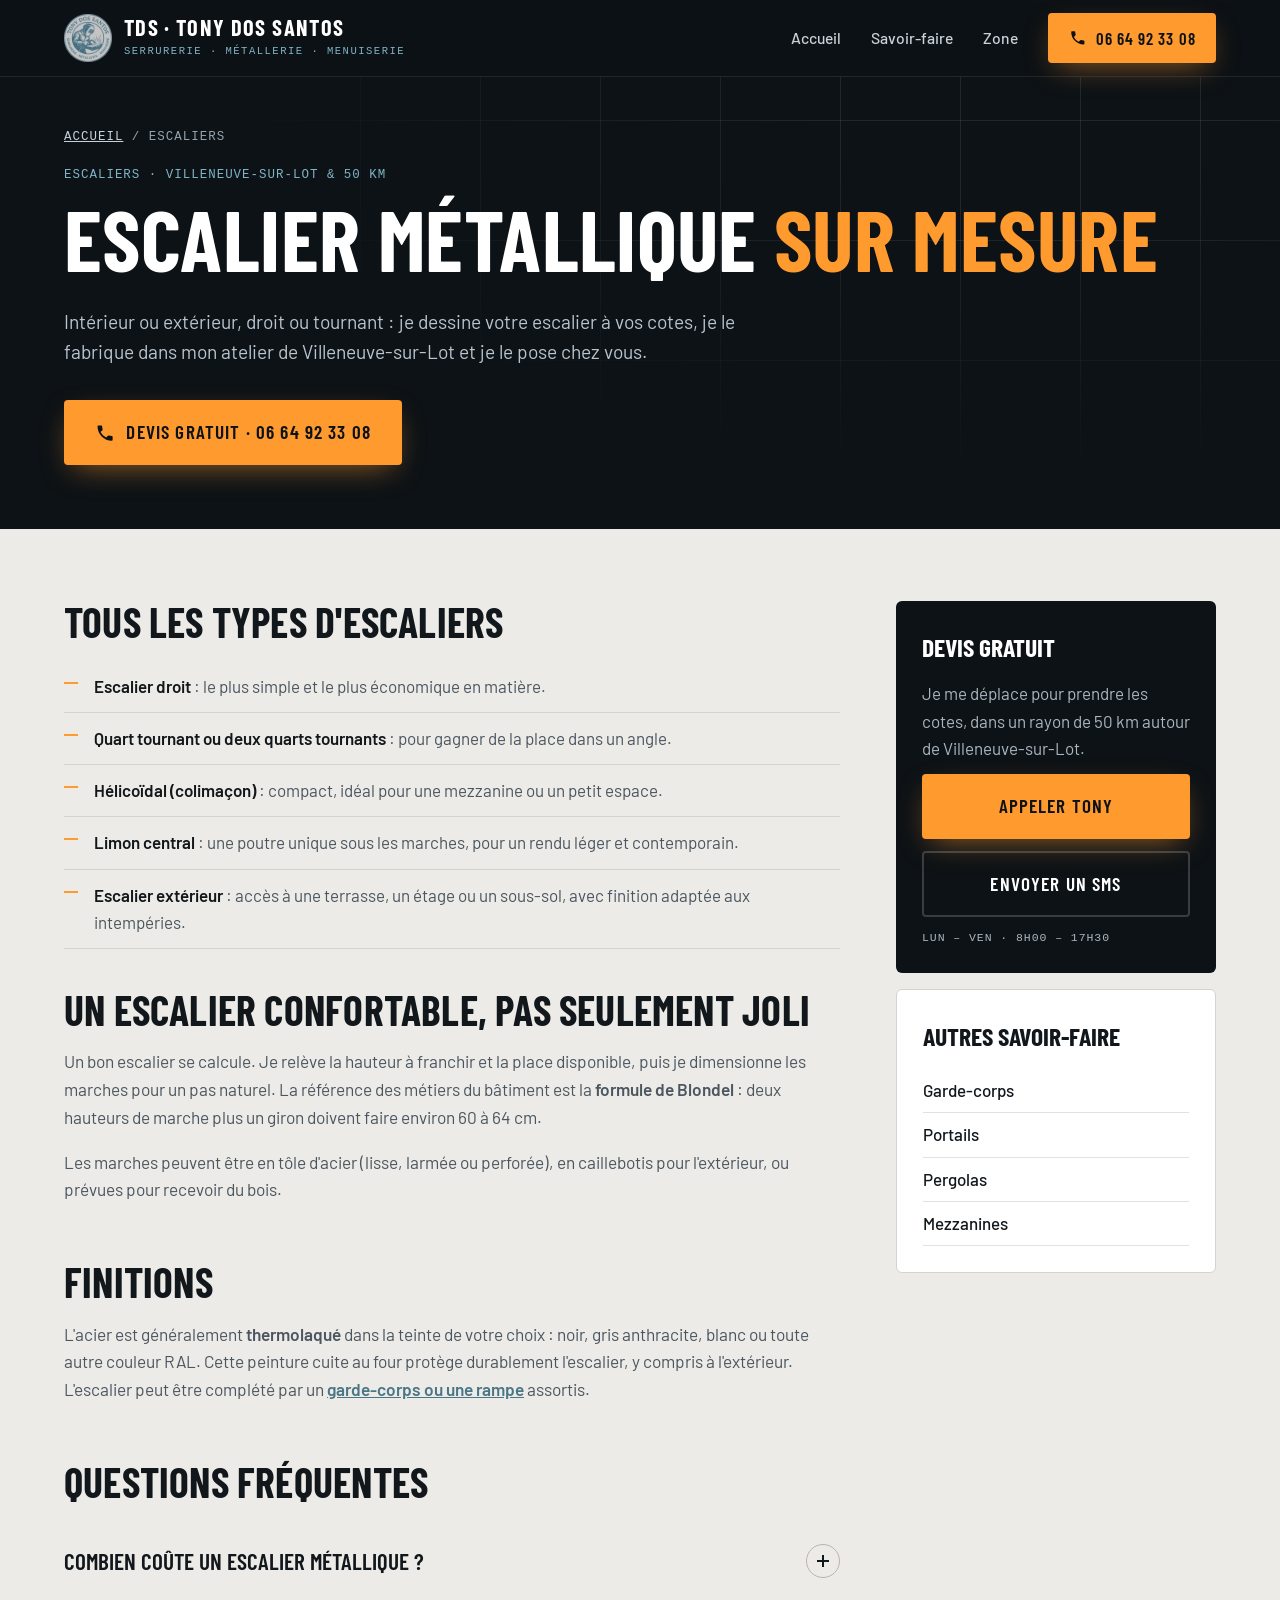
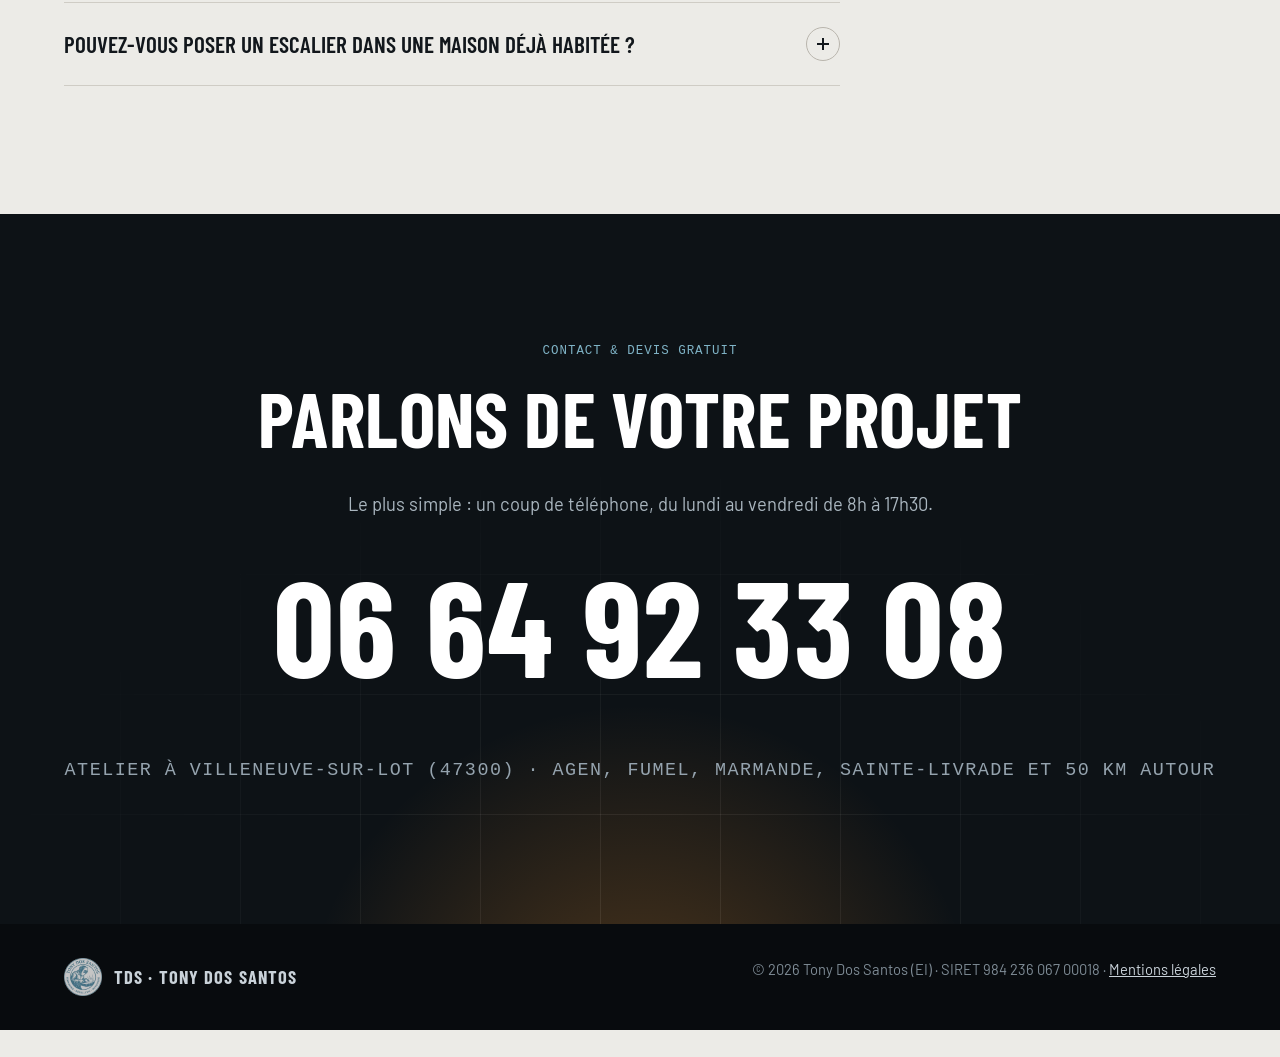
==== escalier-metallique.html @ bd367c0b "Add files via upload" ====
<!DOCTYPE html>
<html lang="fr" class="no-js">
<head>
  <meta charset="utf-8">
  <meta name="viewport" content="width=device-width, initial-scale=1">
  <title>Escalier métallique sur mesure à Villeneuve-sur-Lot | TDS</title>
  <meta name="description" content="Escalier métallique sur mesure à Villeneuve-sur-Lot et en Lot-et-Garonne : droit, quart tournant, hélicoïdal, limon central. Fabrication en atelier et pose. Devis gratuit au 06 64 92 33 08.">
  <link rel="canonical" href="https://tdsserrurie.github.io/escalier-metallique.html">
  <meta name="theme-color" content="#0d1216">
  <meta property="og:type" content="website">
  <meta property="og:locale" content="fr_FR">
  <meta property="og:title" content="Escalier métallique sur mesure à Villeneuve-sur-Lot | TDS">
  <meta property="og:description" content="Escalier métallique sur mesure à Villeneuve-sur-Lot et en Lot-et-Garonne : droit, quart tournant, hélicoïdal, limon central. Fabrication en atelier et pose. Devis gratuit au 06 64 92 33 08.">
  <meta property="og:url" content="https://tdsserrurie.github.io/escalier-metallique.html">
  <meta property="og:image" content="https://tdsserrurie.github.io/img/og-image.jpg">
  <link rel="icon" href="favicon.ico" sizes="any">
  <link rel="apple-touch-icon" href="apple-touch-icon.png">
  <link rel="preload" href="fonts/barlow-condensed-latin-700-normal.woff2" as="font" type="font/woff2" crossorigin>
  <link rel="stylesheet" href="style.css">
  <script>document.documentElement.classList.remove("no-js");</script>
  <script type="application/ld+json">{"@context": "https://schema.org", "@graph": [{"@type": "Service", "name": "Fabrication et pose d'escaliers métalliques sur mesure", "serviceType": "Escaliers", "url": "https://tdsserrurie.github.io/escalier-metallique.html", "provider": {"@id": "https://tdsserrurie.github.io/#entreprise", "@type": "HomeAndConstructionBusiness", "name": "TDS – Tony Dos Santos Serrurerie Métallerie Menuiserie", "telephone": "+33664923308", "url": "https://tdsserrurie.github.io/"}, "areaServed": ["Villeneuve-sur-Lot", "Agen", "Fumel", "Marmande", "Sainte-Livrade-sur-Lot", "Monflanquin", "Lot-et-Garonne"]}, {"@type": "BreadcrumbList", "itemListElement": [{"@type": "ListItem", "position": 1, "name": "Accueil", "item": "https://tdsserrurie.github.io/"}, {"@type": "ListItem", "position": 2, "name": "Escaliers", "item": "https://tdsserrurie.github.io/escalier-metallique.html"}]}]}</script>
</head>
<body class="svc-page">
  <a class="skip" href="#contenu">Aller au contenu</a>
  <header class="site-header is-solid" id="header">
    <div class="wrap">
      <a class="brand" href="./" aria-label="TDS – Tony Dos Santos, accueil">
        <img src="img/logo-240.webp" alt="" width="48" height="48">
        <span><b>TDS · Tony Dos Santos</b><small>Serrurerie · Métallerie · Menuiserie</small></span>
      </a>
      <nav class="nav" aria-label="Navigation principale">
        <a href="./">Accueil</a>
        <a href="./#services">Savoir-faire</a>
        <a href="./#zone">Zone</a>
        <a class="btn btn-spark" href="tel:+33664923308" aria-label="Appeler le 06 64 92 33 08"><svg viewBox="0 0 24 24" fill="currentColor" aria-hidden="true"><path d="M6.6 10.8a15.1 15.1 0 0 0 6.6 6.6l2.2-2.2a1 1 0 0 1 1-.25 11.4 11.4 0 0 0 3.6.57 1 1 0 0 1 1 1V20a1 1 0 0 1-1 1A17 17 0 0 1 3 4a1 1 0 0 1 1-1h3.5a1 1 0 0 1 1 1c0 1.25.2 2.45.57 3.57a1 1 0 0 1-.25 1z"/></svg><span class="label">06 64 92 33 08</span></a>
      </nav>
    </div>
  </header>

  <main id="contenu">
    <div class="svc-hero">
      <div class="wrap">
        <nav class="crumbs mono" aria-label="Fil d'Ariane"><a href="./">Accueil</a> / <span>Escaliers</span></nav>
        <span class="tag mono">Escaliers · Villeneuve-sur-Lot & 50 km</span>
        <h1>Escalier métallique <em>sur mesure</em></h1>
        <p class="lead">Intérieur ou extérieur, droit ou tournant : je dessine votre escalier à vos cotes, je le fabrique dans mon atelier de Villeneuve-sur-Lot et je le pose chez vous.</p>
        <div class="hero-cta">
          <a class="btn btn-spark" href="tel:+33664923308"><svg viewBox="0 0 24 24" fill="currentColor" aria-hidden="true"><path d="M6.6 10.8a15.1 15.1 0 0 0 6.6 6.6l2.2-2.2a1 1 0 0 1 1-.25 11.4 11.4 0 0 0 3.6.57 1 1 0 0 1 1 1V20a1 1 0 0 1-1 1A17 17 0 0 1 3 4a1 1 0 0 1 1-1h3.5a1 1 0 0 1 1 1c0 1.25.2 2.45.57 3.57a1 1 0 0 1-.25 1z"/></svg> Devis gratuit · 06 64 92 33 08</a>
        </div>
      </div>
    </div>

    <div class="wrap svc-body">
      <article>
        <section class="svc-sec reveal"><h2>Tous les types d'escaliers</h2><ul class='ticks'><li><b>Escalier droit</b> : le plus simple et le plus économique en matière.</li><li><b>Quart tournant ou deux quarts tournants</b> : pour gagner de la place dans un angle.</li><li><b>Hélicoïdal (colimaçon)</b> : compact, idéal pour une mezzanine ou un petit espace.</li><li><b>Limon central</b> : une poutre unique sous les marches, pour un rendu léger et contemporain.</li><li><b>Escalier extérieur</b> : accès à une terrasse, un étage ou un sous-sol, avec finition adaptée aux intempéries.</li></ul></section><section class="svc-sec reveal"><h2>Un escalier confortable, pas seulement joli</h2><p>Un bon escalier se calcule. Je relève la hauteur à franchir et la place disponible, puis je dimensionne les marches pour un pas naturel. La référence des métiers du bâtiment est la <b>formule de Blondel</b> : deux hauteurs de marche plus un giron doivent faire environ 60 à 64 cm.</p><p>Les marches peuvent être en tôle d'acier (lisse, larmée ou perforée), en caillebotis pour l'extérieur, ou prévues pour recevoir du bois.</p></section><section class="svc-sec reveal"><h2>Finitions</h2><p>L'acier est généralement <b>thermolaqué</b> dans la teinte de votre choix : noir, gris anthracite, blanc ou toute autre couleur RAL. Cette peinture cuite au four protège durablement l'escalier, y compris à l'extérieur. L'escalier peut être complété par un <a href='garde-corps.html'>garde-corps ou une rampe</a> assortis.</p></section>
        <section class="svc-sec faq reveal">
          <h2>Questions fréquentes</h2>
          <details><summary>Combien coûte un escalier métallique ?<i aria-hidden="true"></i></summary><p>Le prix dépend de la forme, de la hauteur, des marches et de la finition. Chaque escalier étant unique, je me déplace gratuitement pour prendre les cotes et je vous remets un devis détaillé.</p></details><details><summary>Pouvez-vous poser un escalier dans une maison déjà habitée ?<i aria-hidden="true"></i></summary><p>Oui. L'escalier est fabriqué en atelier, puis posé sur place. Le temps d'intervention chez vous est ainsi réduit au minimum.</p></details>
        </section>
      </article>
      <aside class="svc-aside">
        <div class="aside-card">
          <b>Devis gratuit</b>
          <p>Je me déplace pour prendre les cotes, dans un rayon de 50&nbsp;km autour de Villeneuve-sur-Lot.</p>
          <a class="btn btn-spark" href="tel:+33664923308">Appeler Tony</a>
          <a class="btn btn-line" href="sms:+33664923308">Envoyer un SMS</a>
          <p class="mono small">Lun – Ven · 8h00 – 17h30</p>
        </div>
        <div class="aside-card light">
          <b>Autres savoir-faire</b>
          <ul><li><a href="garde-corps.html">Garde-corps</a></li><li><a href="portail-cloture.html">Portails</a></li><li><a href="pergola-metallique.html">Pergolas</a></li><li><a href="mezzanine-structure-acier.html">Mezzanines</a></li></ul>
        </div>
      </aside>
    </div>

    <section class="contact" id="contact">
      <div class="wrap reveal">
        <span class="kicker mono">Contact &amp; devis gratuit</span>
        <h2>Parlons de votre projet</h2>
        <p>Le plus simple&nbsp;: un coup de téléphone, du lundi au vendredi de 8h à 17h30.</p>
        <a class="phone" href="tel:+33664923308">06 64 92 33 08</a>
        <p class="meta mono">Atelier à Villeneuve-sur-Lot (47300) · Agen, Fumel, Marmande, Sainte-Livrade et 50 km autour</p>
      </div>
    </section>
  </main>

  <footer class="site-footer">
    <div class="wrap">
      <a class="brand" href="./"><img src="img/logo-240.webp" alt="" width="38" height="38"><span><b>TDS · Tony Dos Santos</b></span></a>
      <p>© <span id="y">2026</span> Tony Dos Santos (EI) · SIRET 984 236 067 00018 · <a href="mentions-legales.html">Mentions légales</a></p>
    </div>
  </footer>

  <div class="callbar is-visible" id="callbar">
    <a class="btn btn-spark" href="tel:+33664923308"><svg viewBox="0 0 24 24" fill="currentColor" aria-hidden="true"><path d="M6.6 10.8a15.1 15.1 0 0 0 6.6 6.6l2.2-2.2a1 1 0 0 1 1-.25 11.4 11.4 0 0 0 3.6.57 1 1 0 0 1 1 1V20a1 1 0 0 1-1 1A17 17 0 0 1 3 4a1 1 0 0 1 1-1h3.5a1 1 0 0 1 1 1c0 1.25.2 2.45.57 3.57a1 1 0 0 1-.25 1z"/></svg> Appeler Tony</a>
    <a class="btn btn-line" href="sms:+33664923308">SMS</a>
  </div>

  <script>
    (function () {
      document.getElementById("y").textContent = new Date().getFullYear();
      var els = document.querySelectorAll(".reveal");
      if (!("IntersectionObserver" in window)) { els.forEach(function (e) { e.classList.add("in"); }); return; }
      var io = new IntersectionObserver(function (en) { en.forEach(function (e) { if (e.isIntersecting) { e.target.classList.add("in"); io.unobserve(e.target); } }); }, { rootMargin: "0px 0px -8% 0px" });
      els.forEach(function (e) { io.observe(e); });
    })();
  </script>
</body>
</html>
---- style.css ----
/* TDS – Tony Dos Santos · Serrurerie Métallerie Menuiserie */
@font-face { font-family: "Barlow"; font-weight: 400; font-display: swap; src: url("fonts/barlow-latin-400-normal.woff2") format("woff2"); }
@font-face { font-family: "Barlow"; font-weight: 500; font-display: swap; src: url("fonts/barlow-latin-500-normal.woff2") format("woff2"); }
@font-face { font-family: "Barlow"; font-weight: 600; font-display: swap; src: url("fonts/barlow-latin-600-normal.woff2") format("woff2"); }
@font-face { font-family: "Barlow Condensed"; font-weight: 600; font-display: swap; src: url("fonts/barlow-condensed-latin-600-normal.woff2") format("woff2"); }
@font-face { font-family: "Barlow Condensed"; font-weight: 700; font-display: swap; src: url("fonts/barlow-condensed-latin-700-normal.woff2") format("woff2"); }

:root {
  --graphite: #0d1216;
  --steel: #151c22;
  --steel-2: #1c252d;
  --line: rgba(255,255,255,.09);
  --line-strong: rgba(255,255,255,.18);
  --teal: #497585;
  --teal-2: #7fb3c6;
  --spark: #ff9a2e;
  --spark-2: #ffc36b;
  --concrete: #ecebe7;
  --concrete-2: #e1dfda;
  --ink: #12171c;
  --ink-2: #4b5660;
  --muted: #95a3ae;
  --wrap: 1200px;
  --radius: 4px;
  --display: "Barlow Condensed", "Arial Narrow", Impact, sans-serif;
  --body: "Barlow", system-ui, -apple-system, "Segoe UI", Roboto, Arial, sans-serif;
  --mono: ui-monospace, "SFMono-Regular", Menlo, Consolas, monospace;
  --ease: cubic-bezier(.2,.7,.2,1);
}

*, *::before, *::after { box-sizing: border-box; }
html { scroll-behavior: smooth; -webkit-text-size-adjust: 100%; scroll-padding-top: 80px; }
body { margin: 0; font-family: var(--body); font-size: 1.0625rem; line-height: 1.6; color: var(--ink); background: var(--concrete); -webkit-font-smoothing: antialiased; }
img, svg { max-width: 100%; display: block; }
a { color: inherit; }
h1, h2, h3 { font-family: var(--display); font-weight: 700; line-height: .98; letter-spacing: .005em; text-transform: uppercase; margin: 0 0 .45em; text-wrap: balance; }
h2 { font-size: clamp(2.4rem, 5.4vw, 4.4rem); }
h3 { font-size: 1.55rem; line-height: 1.05; }
p { margin: 0 0 1em; }
.wrap { max-width: var(--wrap); margin: 0 auto; padding: 0 24px; }
@media (max-width: 520px) { .wrap { padding: 0 18px; } }
.skip { position: absolute; left: -999px; }
.skip:focus { left: 12px; top: 12px; z-index: 99; background: #fff; padding: 8px 12px; }
.mono { font-family: var(--mono); font-size: .78rem; letter-spacing: .08em; text-transform: uppercase; }

/* ---------- Buttons ---------- */
.btn { display: inline-flex; align-items: center; justify-content: center; gap: .6em; white-space: nowrap; font-family: var(--display); font-weight: 600; font-size: 1.2rem; letter-spacing: .06em; text-transform: uppercase; text-decoration: none; padding: .8em 1.5em; border-radius: var(--radius); border: 2px solid transparent; transition: background-color .2s, color .2s, border-color .2s, transform .2s var(--ease), box-shadow .2s; }
.btn svg { width: 1.05em; height: 1.05em; flex: none; }
.btn-spark { background: var(--spark); color: var(--graphite); box-shadow: 0 10px 30px -10px rgba(255,154,46,.6); }
.btn-spark:hover { background: var(--spark-2); transform: translateY(-2px); box-shadow: 0 16px 36px -12px rgba(255,154,46,.75); }
.btn-line { border-color: var(--line-strong); color: #fff; }
.btn-line:hover { border-color: #fff; }
.btn-dark { background: var(--graphite); color: #fff; }
.btn-dark:hover { background: var(--teal); transform: translateY(-2px); }
:focus-visible { outline: 3px solid var(--spark); outline-offset: 3px; }

/* ---------- Header ---------- */
.site-header { position: fixed; inset: 0 0 auto 0; z-index: 40; transition: background-color .3s, border-color .3s, backdrop-filter .3s; border-bottom: 1px solid transparent; }
.site-header.is-solid { background: rgba(13,18,22,.88); backdrop-filter: blur(10px); -webkit-backdrop-filter: blur(10px); border-bottom-color: var(--line); }
.site-header .wrap { display: flex; align-items: center; justify-content: space-between; gap: 16px; height: 76px; }
.brand { display: flex; align-items: center; gap: 12px; color: #fff; text-decoration: none; }
.brand img { width: 48px; height: 48px; }
.brand b { font-family: var(--display); font-weight: 700; font-size: 1.4rem; letter-spacing: .06em; text-transform: uppercase; display: block; line-height: 1; }
.brand small { display: block; font-family: var(--mono); font-size: .66rem; letter-spacing: .14em; text-transform: uppercase; color: var(--teal-2); margin-top: 4px; }
.nav { display: flex; align-items: center; gap: 30px; }
.nav a:not(.btn) { color: #c9d2d9; text-decoration: none; font-weight: 500; font-size: .98rem; position: relative; }
.nav a:not(.btn)::after { content: ""; position: absolute; left: 0; right: 0; bottom: -6px; height: 2px; background: var(--spark); transform: scaleX(0); transform-origin: left; transition: transform .25s var(--ease); }
.nav a:not(.btn):hover { color: #fff; }
.nav a:not(.btn):hover::after { transform: scaleX(1); }
.nav .btn { font-size: 1.05rem; padding: .55em 1.1em; }
@media (max-width: 900px) { .nav a:not(.btn) { display: none; } }
@media (max-width: 600px) { .brand b { font-size: 1.15rem; } }
@media (max-width: 440px) { .brand small { display: none; } .nav .btn .label { display: none; } .nav .btn { padding: .6em .8em; } }

/* ---------- Hero ---------- */
.hero { position: relative; color: #fff; background: var(--graphite); overflow: hidden; padding: 140px 0 0; isolation: isolate; }
.hero::before { /* grille de plan */
  content: ""; position: absolute; inset: 0; z-index: -2;
  background-image:
    linear-gradient(var(--line) 1px, transparent 1px),
    linear-gradient(90deg, var(--line) 1px, transparent 1px),
    linear-gradient(rgba(255,255,255,.035) 1px, transparent 1px),
    linear-gradient(90deg, rgba(255,255,255,.035) 1px, transparent 1px);
  background-size: 120px 120px, 120px 120px, 24px 24px, 24px 24px;
  mask-image: radial-gradient(ellipse 90% 80% at 65% 40%, #000 30%, transparent 85%);
  -webkit-mask-image: radial-gradient(ellipse 90% 80% at 65% 40%, #000 30%, transparent 85%);
}
.hero::after { content: ""; position: absolute; z-index: -1; width: 900px; height: 900px; right: -220px; top: -260px; background: radial-gradient(circle, rgba(73,117,133,.35), transparent 62%); }
.hero-grid { display: grid; grid-template-columns: 1.1fr .9fr; gap: 48px; align-items: center; }
.hero .tag { display: inline-flex; align-items: center; gap: 10px; color: var(--teal-2); margin-bottom: 22px; }
.hero .tag::before { content: ""; width: 28px; height: 2px; background: var(--spark); }
.hero h1 { font-size: clamp(3rem, 7.2vw, 6rem); margin-bottom: .35em; }
.hero h1 span { display: block; color: transparent; -webkit-text-stroke: 1.5px rgba(255,255,255,.85); }
.hero h1 em { display: block; font-size: .64em; margin-top: .12em; letter-spacing: .01em; font-style: normal; color: var(--spark); -webkit-text-stroke: 0; }
.hero .lead { font-size: 1.2rem; color: #b9c5ce; max-width: 34em; }
.hero .lead strong { color: #fff; font-weight: 600; }
.hero-cta { display: flex; flex-wrap: wrap; gap: 14px; margin: 32px 0 0; }
.drawing { position: relative; }
.drawing svg { width: 100%; height: auto; overflow: visible; }
.drawing .ink { fill: none; stroke: var(--teal-2); stroke-width: 2; stroke-linecap: round; stroke-linejoin: round; }
.drawing .ink-thin { fill: none; stroke: rgba(127,179,198,.55); stroke-width: 1.2; }
.drawing .dim { fill: none; stroke: rgba(255,255,255,.35); stroke-width: 1; }
.drawing .dim-txt { fill: #d7dee3; font-family: var(--mono); font-size: 12px; letter-spacing: .08em; }
.drawing .note { fill: var(--spark-2); font-family: var(--mono); font-size: 11px; letter-spacing: .1em; text-transform: uppercase; }
.drawing .leader { fill: none; stroke: var(--spark); stroke-width: 1; }
.drawing .dot { fill: var(--spark); }
.drawing .cartouche { fill: rgba(13,18,22,.8); stroke: rgba(255,255,255,.25); }
.spark-glow { transform-origin: center; transform-box: fill-box; animation: flicker 2.6s infinite; }
@keyframes flicker { 0%,100% { opacity: .95; } 45% { opacity: .55; } 50% { opacity: 1; } 70% { opacity: .7; } }
.draw path, .draw line, .draw polyline { stroke-dasharray: 1400; stroke-dashoffset: 1400; animation: draw 2.4s var(--ease) forwards; }
.draw .d2 { animation-delay: .5s; } .draw .d3 { animation-delay: 1s; } .draw .d4 { animation-delay: 1.5s; }
@keyframes draw { to { stroke-dashoffset: 0; } }
.fade-late { opacity: 0; animation: fadein .8s 1.9s forwards; }
@keyframes fadein { to { opacity: 1; } }

.facts { margin-top: 72px; border-top: 1px solid var(--line); display: grid; grid-template-columns: repeat(4, 1fr); }
.facts div { padding: 26px 24px 30px; border-right: 1px solid var(--line); }
.facts div:last-child { border-right: 0; }
.facts b { display: block; font-family: var(--display); font-size: 2.1rem; font-weight: 700; text-transform: uppercase; line-height: 1; }
.facts b i { font-style: normal; color: var(--spark); }
.facts span { color: var(--muted); font-size: .95rem; }
@media (max-width: 900px) {
  .hero { padding-top: 112px; }
  .hero-grid { grid-template-columns: 1fr; gap: 20px; }
  .drawing { max-width: 520px; }
  .facts { grid-template-columns: 1fr 1fr; margin-top: 44px; }
  .facts div:nth-child(2) { border-right: 0; }
  .facts div:nth-child(-n+2) { border-bottom: 1px solid var(--line); }
}
@media (max-width: 520px) { .facts div { padding: 20px 14px 22px; } .facts b { font-size: 1.7rem; } }

/* ---------- Bandeau défilant ---------- */
.ticker { background: var(--spark); color: var(--graphite); overflow: hidden; white-space: nowrap; border-block: 1px solid rgba(0,0,0,.15); }
.ticker-track { display: inline-flex; gap: 0; animation: ticker 38s linear infinite; }
.ticker span { font-family: var(--display); font-weight: 700; font-size: 1.6rem; text-transform: uppercase; letter-spacing: .04em; padding: 14px 0; }
.ticker span::after { content: "✦"; font-size: 1rem; margin: 0 26px; vertical-align: .2em; }
@keyframes ticker { to { transform: translateX(-50%); } }

/* ---------- Sections ---------- */
section { padding: 120px 0; position: relative; }
@media (max-width: 700px) { section { padding: 80px 0; } }
.head { display: grid; grid-template-columns: 1fr 1fr; gap: 40px; align-items: end; margin-bottom: 56px; }
.head p { color: var(--ink-2); font-size: 1.12rem; max-width: 32em; margin: 0; }
.kicker { display: inline-flex; align-items: center; gap: 10px; color: var(--teal); margin-bottom: 18px; }
.kicker b { color: var(--spark); font-weight: 400; }
@media (max-width: 900px) { .head { grid-template-columns: 1fr; gap: 12px; margin-bottom: 40px; } }

/* Services */
.services-grid { display: grid; grid-template-columns: repeat(3, 1fr); border-top: 1px solid #cfccc5; border-left: 1px solid #cfccc5; }
.svc { position: relative; padding: 36px 32px 40px; border-right: 1px solid #cfccc5; border-bottom: 1px solid #cfccc5; background: var(--concrete); transition: background-color .3s, color .3s; overflow: hidden; }
.svc .num { position: absolute; top: 28px; right: 28px; color: #a7a39a; }
.svc svg { width: 84px; height: 84px; color: var(--teal); margin-bottom: 26px; transition: color .3s, transform .5s var(--ease); }
.svc svg * { vector-effect: non-scaling-stroke; }
.svc p { color: var(--ink-2); margin: 0; transition: color .3s; }
.svc::after { content: ""; position: absolute; left: 0; bottom: 0; height: 3px; width: 100%; background: var(--spark); transform: scaleX(0); transform-origin: left; transition: transform .4s var(--ease); }
.svc:hover { background: var(--graphite); color: #fff; }
.svc:hover p { color: #aeb9c1; }
.svc:hover svg { color: var(--teal-2); transform: translateY(-4px); }
.svc:hover::after { transform: scaleX(1); }
@media (max-width: 1000px) { .services-grid { grid-template-columns: 1fr 1fr; } }
@media (max-width: 640px) { .services-grid { grid-template-columns: 1fr; } .svc { padding: 30px 22px 32px; } .svc svg { width: 64px; height: 64px; margin-bottom: 18px; } }

/* Méthode */
.dark { background: var(--steel); color: #fff; }
.dark .kicker { color: var(--teal-2); }
.dark .head p { color: #a9b5be; }
.steps { list-style: none; margin: 0; padding: 0; display: grid; grid-template-columns: repeat(4, 1fr); gap: 0; counter-reset: s; position: relative; }
.steps::before { content: ""; position: absolute; left: 0; right: 0; top: 34px; height: 1px; background: repeating-linear-gradient(90deg, rgba(255,255,255,.35) 0 8px, transparent 8px 16px); }
.steps li { counter-increment: s; position: relative; padding: 0 28px 0 0; }
.steps li::before { content: counter(s, decimal-leading-zero); position: relative; display: grid; place-items: center; width: 68px; height: 68px; margin-bottom: 28px; background: var(--steel); border: 1px solid var(--line-strong); border-radius: 50%; font-family: var(--display); font-weight: 700; font-size: 1.7rem; color: var(--spark); }
.steps li:hover::before { background: var(--spark); color: var(--graphite); border-color: var(--spark); }
.steps h3 { font-size: 1.6rem; }
.steps p { color: #a9b5be; margin: 0; }
@media (max-width: 900px) {
  .steps { grid-template-columns: 1fr; gap: 34px; }
  .steps::before { left: 34px; right: auto; top: 0; bottom: 0; width: 1px; height: auto; background: repeating-linear-gradient(180deg, rgba(255,255,255,.35) 0 8px, transparent 8px 16px); }
  .steps li { display: grid; grid-template-columns: 68px 1fr; column-gap: 22px; padding: 0; }
  .steps li::before { grid-row: span 2; margin: 0; }
  .steps h3 { align-self: end; margin-top: 6px; }
}

/* Bandeau illustration */
.photo-band { position: relative; min-height: clamp(360px, 52vw, 620px); display: flex; align-items: flex-end; overflow: hidden; background: var(--graphite); isolation: isolate; }
.photo-band picture, .photo-band img { position: absolute; inset: 0; width: 100%; height: 100%; }
.photo-band img { object-fit: cover; object-position: 60% 50%; z-index: -2; }
.photo-band::after { content: ""; position: absolute; inset: 0; z-index: -1; background: linear-gradient(90deg, rgba(13,18,22,.92) 0%, rgba(13,18,22,.55) 45%, rgba(13,18,22,.05) 75%), linear-gradient(0deg, rgba(13,18,22,.7), transparent 45%); }
.photo-band-text { padding-bottom: 64px; padding-top: 64px; width: 100%; }
.big-quote { font-family: var(--display); font-weight: 700; text-transform: uppercase; color: #fff; font-size: clamp(2rem, 4.6vw, 3.6rem); line-height: 1; max-width: 13em; margin: 0; }
.big-quote em { font-style: normal; color: var(--spark); }
.photo-credit { position: absolute; right: 16px; bottom: 12px; color: rgba(255,255,255,.55); font-size: .66rem; }
@media (max-width: 700px) { .photo-band img { object-position: 72% 50%; } .photo-band::after { background: linear-gradient(0deg, rgba(13,18,22,.95) 10%, rgba(13,18,22,.35) 70%); } .photo-band-text { padding-bottom: 44px; } }

/* Atouts */
.about { display: grid; grid-template-columns: 1.1fr .9fr; gap: 72px; align-items: start; }
.about .big { font-family: var(--display); font-weight: 600; font-size: clamp(1.9rem, 3.4vw, 2.8rem); line-height: 1.08; text-transform: uppercase; margin: 0 0 28px; }
.about .big mark { background: none; color: var(--teal); }
.about p { color: var(--ink-2); font-size: 1.1rem; }
.pros { list-style: none; margin: 0; padding: 0; border-top: 1px solid #cfccc5; }
.pros li { display: grid; grid-template-columns: 44px 1fr; gap: 16px; padding: 22px 0; border-bottom: 1px solid #cfccc5; }
.pros svg { width: 32px; height: 32px; color: var(--spark); margin-top: 2px; }
.pros b { display: block; font-family: var(--display); font-size: 1.45rem; text-transform: uppercase; line-height: 1.05; margin-bottom: 4px; }
.pros span { color: var(--ink-2); }
@media (max-width: 900px) { .about { grid-template-columns: 1fr; gap: 40px; } }

/* Zone */
.zone { background: var(--concrete-2); overflow: hidden; }
.zone-grid { display: grid; grid-template-columns: .9fr 1.1fr; gap: 64px; align-items: center; }
.zone p { color: var(--ink-2); font-size: 1.1rem; }
.towns { list-style: none; padding: 0; margin: 28px 0 0; display: flex; flex-wrap: wrap; gap: 8px; }
.towns li { padding: 6px 14px; border: 1px solid #c3c0b8; border-radius: 999px; font-size: .95rem; background: rgba(255,255,255,.5); }
.map { background: var(--graphite); border-radius: 6px; padding: 18px; position: relative; box-shadow: 0 40px 80px -40px rgba(0,0,0,.5); }
.map svg { width: 100%; height: auto; }
.map .ring { fill: none; stroke: rgba(127,179,198,.5); stroke-dasharray: 4 6; }
.map .ring-fill { fill: rgba(73,117,133,.12); }
.map .axis { stroke: rgba(255,255,255,.08); }
.map .pt { fill: #d7dee3; }
.map .lbl { fill: #c9d2d9; font-family: var(--body); font-size: 12px; font-weight: 500; }
.map .rlbl { fill: var(--teal-2); font-family: var(--mono); font-size: 10px; letter-spacing: .1em; }
.map .home { fill: var(--spark); }
.map .home-lbl { fill: #fff; font-family: var(--display); font-weight: 700; font-size: 17px; letter-spacing: .04em; text-transform: uppercase; }
.map .pulse { fill: none; stroke: var(--spark); stroke-width: 2; transform-origin: 220px 220px; animation: pulse 2.8s infinite; }
@keyframes pulse { from { transform: scale(.4); opacity: 1; } to { transform: scale(2.4); opacity: 0; } }
.map-caption { position: absolute; left: 30px; bottom: 26px; color: var(--muted); }
@media (max-width: 900px) { .zone-grid { grid-template-columns: 1fr; gap: 40px; } .map-caption { position: static; margin-top: 8px; } }

/* FAQ */
.faq-grid { display: grid; grid-template-columns: .8fr 1.2fr; gap: 64px; }
.faq details { border-bottom: 1px solid #cfccc5; }
.faq details:first-child { border-top: 1px solid #cfccc5; }
.faq summary { cursor: pointer; list-style: none; display: flex; justify-content: space-between; align-items: center; gap: 20px; padding: 24px 0; font-family: var(--display); font-weight: 600; font-size: 1.45rem; text-transform: uppercase; line-height: 1.1; }
.faq summary::-webkit-details-marker { display: none; }
.faq summary i { flex: none; width: 34px; height: 34px; border: 1px solid #b9b5ad; border-radius: 50%; position: relative; transition: transform .3s var(--ease), background-color .2s; }
.faq summary i::before, .faq summary i::after { content: ""; position: absolute; left: 50%; top: 50%; width: 12px; height: 2px; background: var(--ink); transform: translate(-50%,-50%); }
.faq summary i::after { transform: translate(-50%,-50%) rotate(90deg); transition: transform .3s var(--ease); }
.faq details[open] summary i { background: var(--spark); border-color: var(--spark); }
.faq details[open] summary i::after { transform: translate(-50%,-50%) rotate(0); }
.faq details p { color: var(--ink-2); padding: 0 50px 24px 0; margin: 0; font-size: 1.08rem; }
@media (max-width: 900px) { .faq-grid { grid-template-columns: 1fr; gap: 16px; } .faq summary { font-size: 1.25rem; } .faq details p { padding-right: 0; } }

/* Contact */
.contact { background: var(--graphite); color: #fff; overflow: hidden; isolation: isolate; }
.contact::before { content: ""; position: absolute; inset: 0; z-index: -1; background-image: linear-gradient(var(--line) 1px, transparent 1px), linear-gradient(90deg, var(--line) 1px, transparent 1px); background-size: 120px 120px; mask-image: radial-gradient(ellipse 70% 90% at 50% 100%, #000, transparent 75%); -webkit-mask-image: radial-gradient(ellipse 70% 90% at 50% 100%, #000, transparent 75%); }
.contact::after { content: ""; position: absolute; z-index: -1; width: 800px; height: 800px; left: 50%; bottom: -520px; transform: translateX(-50%); background: radial-gradient(circle, rgba(255,154,46,.28), transparent 60%); }
.contact .wrap { text-align: center; }
.contact .kicker { color: var(--teal-2); }
.contact h2 { font-size: clamp(2.6rem, 6vw, 5rem); }
.contact p { color: #aab6bf; font-size: 1.15rem; }
.phone { display: inline-block; font-family: var(--display); font-weight: 700; font-size: clamp(3rem, 11vw, 8.5rem); line-height: 1; letter-spacing: .01em; color: #fff; text-decoration: none; margin: 18px 0 30px; transition: color .2s; }
.phone:hover { color: var(--spark); }
.contact-actions { display: flex; flex-wrap: wrap; gap: 12px; justify-content: center; }
.contact .meta { margin-top: 34px; color: var(--muted); }
.contact .review { margin-top: 10px; font-size: 1rem; }
.contact .review a { color: var(--spark); }

/* Footer */
.site-footer { background: #080b0e; color: #7e8b95; font-size: .92rem; padding: 34px 0 110px; }
.site-footer .wrap { display: flex; flex-wrap: wrap; align-items: center; justify-content: space-between; gap: 16px; }
.site-footer .brand img { width: 38px; height: 38px; }
.site-footer .brand b { font-size: 1.15rem; }
.site-footer a { color: #c9d2d9; }
@media (min-width: 901px) { .site-footer { padding-bottom: 34px; } }

/* Barre d'appel mobile */
.callbar { position: fixed; left: 0; right: 0; bottom: 0; z-index: 50; display: grid; grid-template-columns: 1fr auto; gap: 8px; padding: 10px 12px calc(10px + env(safe-area-inset-bottom)); background: rgba(13,18,22,.94); backdrop-filter: blur(8px); -webkit-backdrop-filter: blur(8px); border-top: 1px solid var(--line); transform: translateY(110%); transition: transform .35s var(--ease); }
.callbar.is-visible { transform: none; }
@media (min-width: 901px) { .callbar { display: none; } }

/* Apparition au défilement */
.reveal { opacity: 0; transform: translateY(28px); transition: opacity .8s var(--ease), transform .8s var(--ease); }
.reveal.in { opacity: 1; transform: none; }
.no-js .reveal { opacity: 1; transform: none; }

/* Pages services */
.svc-hero { background: var(--graphite); color: #fff; padding: 128px 0 64px; position: relative; overflow: hidden; isolation: isolate; }
.svc-hero::before { content: ""; position: absolute; inset: 0; z-index: -1; background-image: linear-gradient(var(--line) 1px, transparent 1px), linear-gradient(90deg, var(--line) 1px, transparent 1px); background-size: 120px 120px; mask-image: radial-gradient(ellipse 80% 90% at 80% 20%, #000 20%, transparent 80%); -webkit-mask-image: radial-gradient(ellipse 80% 90% at 80% 20%, #000 20%, transparent 80%); }
.svc-hero h1 { font-size: clamp(2.8rem, 7vw, 5.4rem); margin: 10px 0 .3em; }
.svc-hero h1 em { font-style: normal; color: var(--spark); }
.svc-hero .lead { font-size: 1.2rem; color: #b9c5ce; max-width: 38em; }
.svc-hero .tag { color: var(--teal-2); display: block; margin-top: 18px; }
.crumbs { color: var(--muted); }
.crumbs a { color: #c9d2d9; }
.svc-body { display: grid; grid-template-columns: 1fr 320px; gap: 56px; padding-top: 72px; padding-bottom: 88px; align-items: start; }
.svc-sec { padding: 0 0 40px; }
.svc-sec h2 { font-size: clamp(1.9rem, 3.4vw, 2.6rem); }
.svc-sec p { color: var(--ink-2); font-size: 1.08rem; }
.svc-sec a { color: var(--teal); font-weight: 600; }
.ticks { list-style: none; padding: 0; margin: 0; }
.ticks li { position: relative; padding: 12px 0 12px 30px; border-bottom: 1px solid #d6d3cc; color: var(--ink-2); }
.ticks li::before { content: ""; position: absolute; left: 0; top: 21px; width: 14px; height: 2px; background: var(--spark); }
.ticks b { color: var(--ink); }
.svc-aside { position: sticky; top: 96px; display: grid; gap: 16px; }
.aside-card { background: var(--graphite); color: #fff; padding: 26px; border-radius: 6px; display: grid; gap: 12px; }
.aside-card b { font-family: var(--display); font-size: 1.6rem; text-transform: uppercase; }
.aside-card p { color: #aab6bf; margin: 0; }
.aside-card .small { font-size: .72rem; }
.aside-card .btn { width: 100%; }
.aside-card.light { background: #fff; color: var(--ink); border: 1px solid #d6d3cc; }
.aside-card ul { list-style: none; margin: 0; padding: 0; }
.aside-card li a { display: block; padding: 8px 0; border-bottom: 1px solid #e3e1dc; color: var(--ink); text-decoration: none; font-weight: 500; }
.aside-card li a:hover { color: var(--teal); }
.svc-page .faq details { border-bottom: 1px solid #cfccc5; }
@media (max-width: 900px) { .svc-body { grid-template-columns: 1fr; gap: 24px; padding-top: 48px; } .svc-aside { position: static; } .svc-hero { padding-top: 108px; } }
.svc .more { display: inline-block; margin-top: 14px; font-weight: 600; color: var(--teal); text-decoration: none; }
.svc .more::after { content: " →"; }
.svc:hover .more { color: var(--spark); }

/* Page légale */
.legal { padding: 140px 0 90px; }
.legal .wrap { max-width: 780px; }
.legal h1 { font-size: clamp(2.6rem, 6vw, 4rem); }
.legal h2 { font-size: 1.6rem; margin-top: 1.6em; }
.legal-page .site-header { background: var(--graphite); }

@media (prefers-reduced-motion: reduce) {
  html { scroll-behavior: auto; }
  *, *::before, *::after { animation: none !important; transition: none !important; }
  .draw path, .draw line, .draw polyline { stroke-dashoffset: 0; }
  .fade-late { opacity: 1; }
  .reveal { opacity: 1; transform: none; }
  .ticker-track { transform: none; }
}
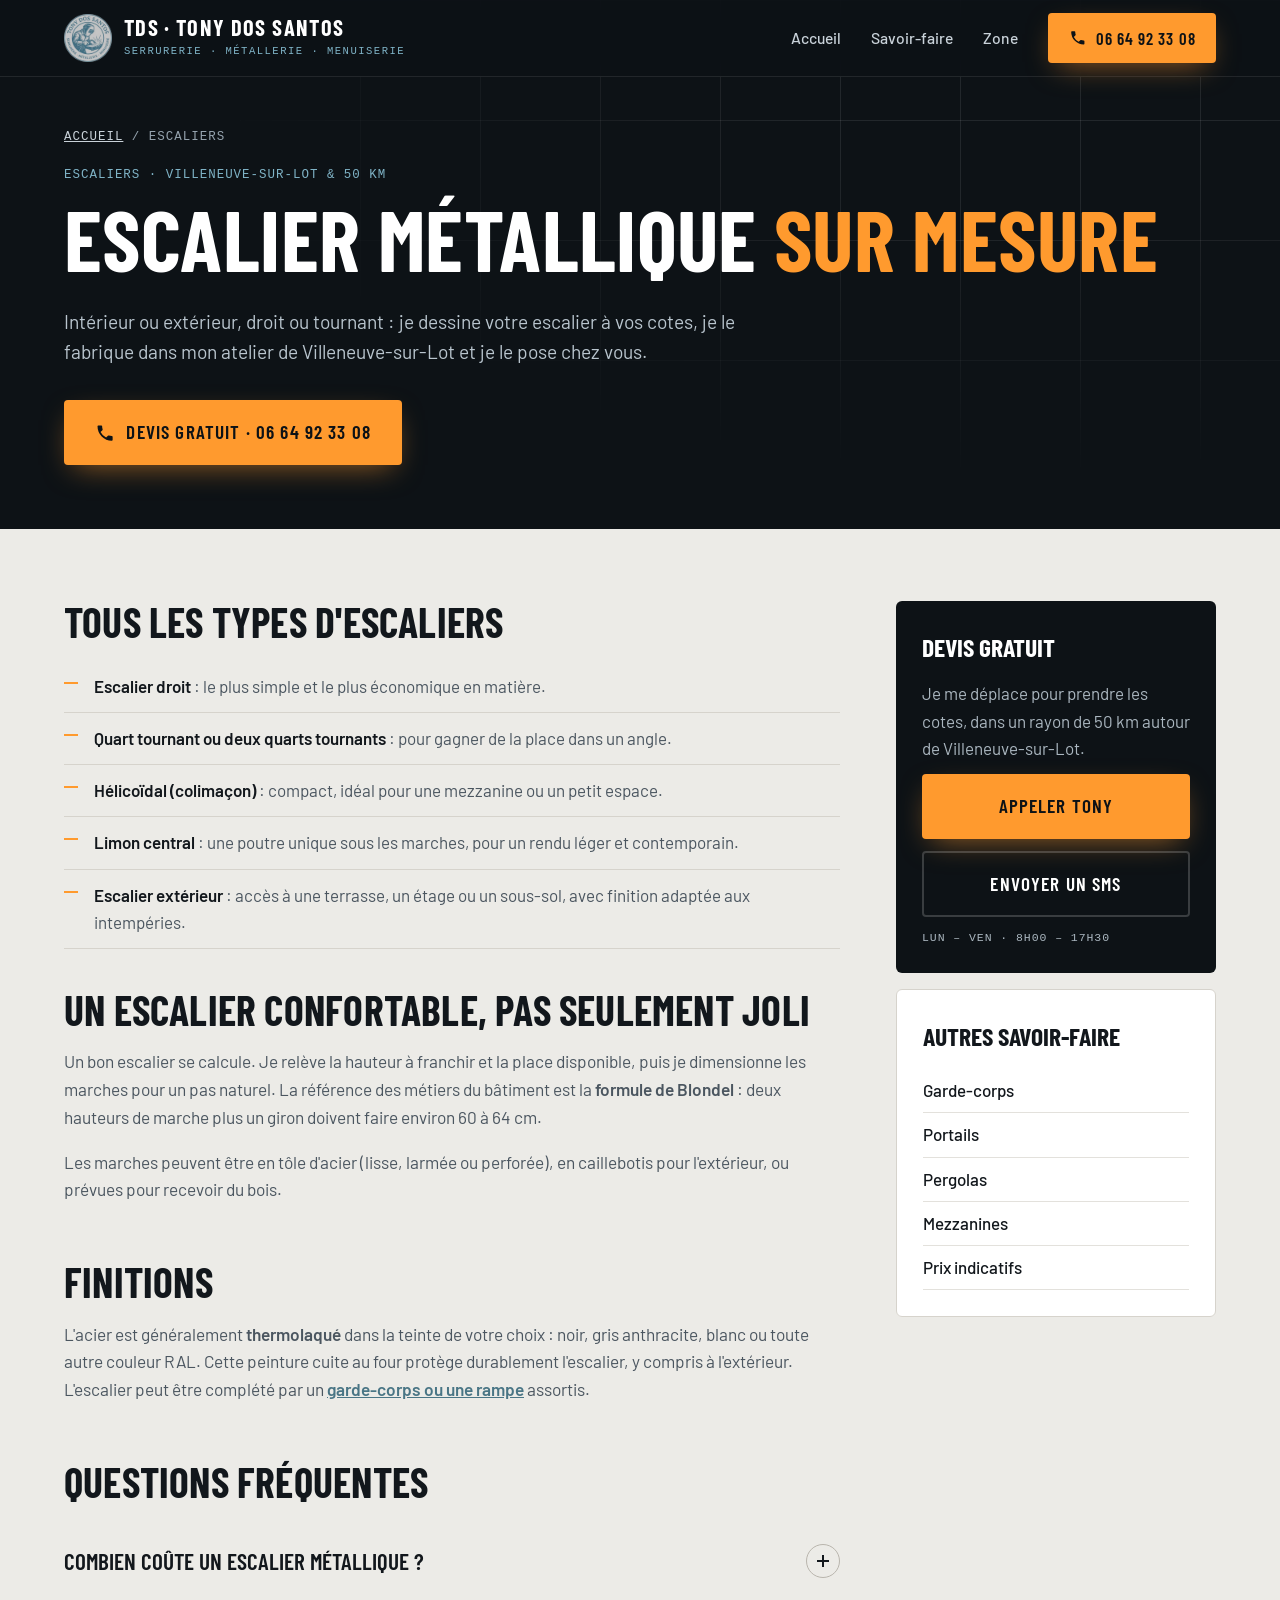
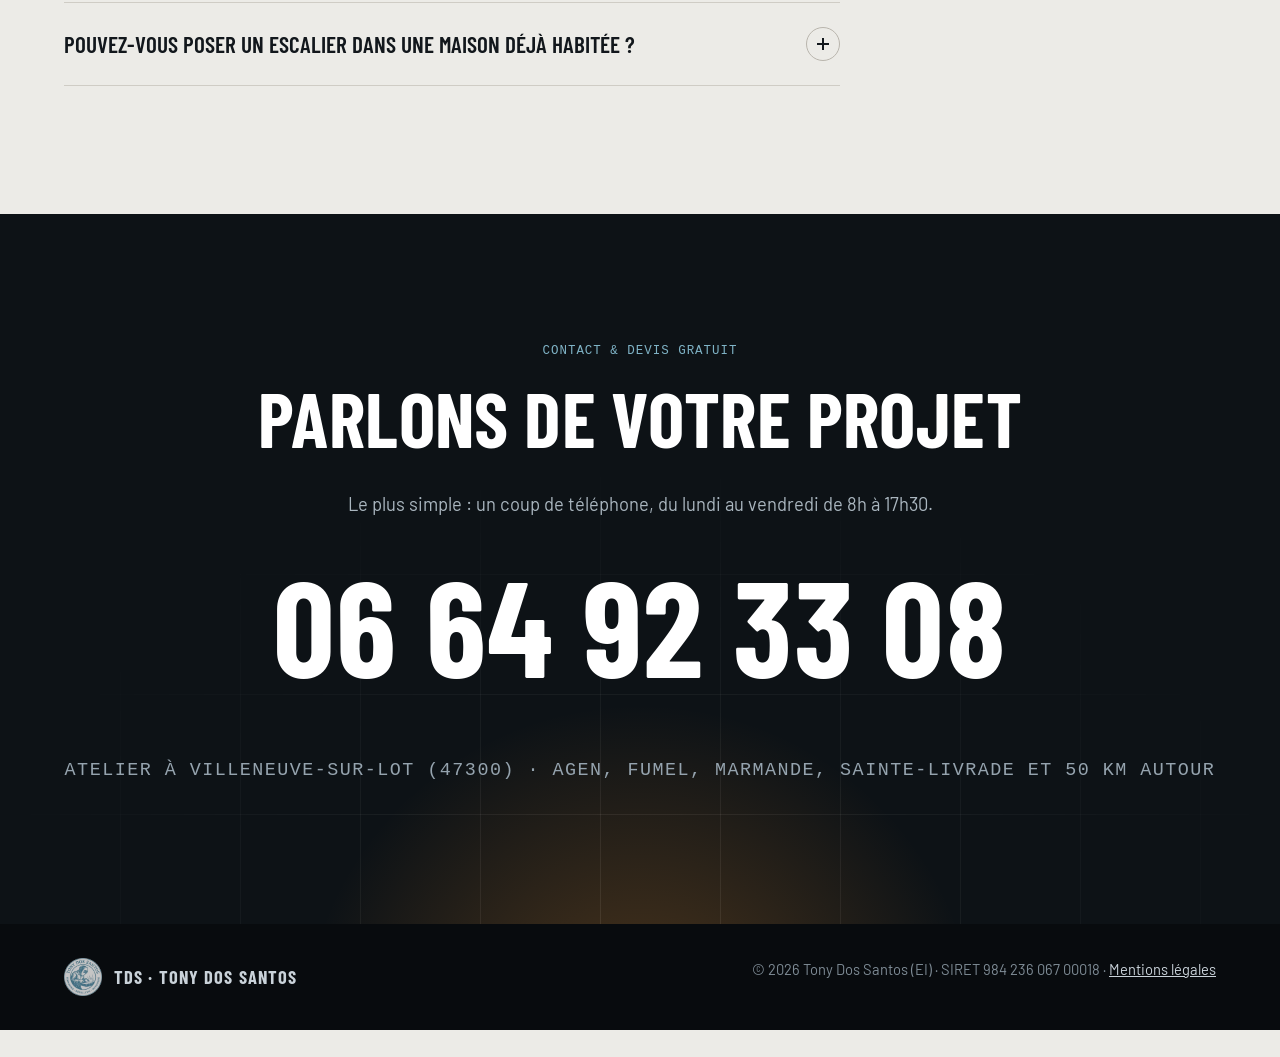
==== commit ea9e6905: "Ajout page prix indicatifs + liens" ====
--- a/escalier-metallique.html
+++ b/escalier-metallique.html
@@ -55,7 +55,7 @@
         <section class="svc-sec reveal"><h2>Tous les types d'escaliers</h2><ul class='ticks'><li><b>Escalier droit</b> : le plus simple et le plus économique en matière.</li><li><b>Quart tournant ou deux quarts tournants</b> : pour gagner de la place dans un angle.</li><li><b>Hélicoïdal (colimaçon)</b> : compact, idéal pour une mezzanine ou un petit espace.</li><li><b>Limon central</b> : une poutre unique sous les marches, pour un rendu léger et contemporain.</li><li><b>Escalier extérieur</b> : accès à une terrasse, un étage ou un sous-sol, avec finition adaptée aux intempéries.</li></ul></section><section class="svc-sec reveal"><h2>Un escalier confortable, pas seulement joli</h2><p>Un bon escalier se calcule. Je relève la hauteur à franchir et la place disponible, puis je dimensionne les marches pour un pas naturel. La référence des métiers du bâtiment est la <b>formule de Blondel</b> : deux hauteurs de marche plus un giron doivent faire environ 60 à 64 cm.</p><p>Les marches peuvent être en tôle d'acier (lisse, larmée ou perforée), en caillebotis pour l'extérieur, ou prévues pour recevoir du bois.</p></section><section class="svc-sec reveal"><h2>Finitions</h2><p>L'acier est généralement <b>thermolaqué</b> dans la teinte de votre choix : noir, gris anthracite, blanc ou toute autre couleur RAL. Cette peinture cuite au four protège durablement l'escalier, y compris à l'extérieur. L'escalier peut être complété par un <a href='garde-corps.html'>garde-corps ou une rampe</a> assortis.</p></section>
         <section class="svc-sec faq reveal">
           <h2>Questions fréquentes</h2>
-          <details><summary>Combien coûte un escalier métallique ?<i aria-hidden="true"></i></summary><p>Le prix dépend de la forme, de la hauteur, des marches et de la finition. Chaque escalier étant unique, je me déplace gratuitement pour prendre les cotes et je vous remets un devis détaillé.</p></details><details><summary>Pouvez-vous poser un escalier dans une maison déjà habitée ?<i aria-hidden="true"></i></summary><p>Oui. L'escalier est fabriqué en atelier, puis posé sur place. Le temps d'intervention chez vous est ainsi réduit au minimum.</p></details>
+          <details><summary>Combien coûte un escalier métallique ?<i aria-hidden="true"></i></summary><p>Le prix dépend de la forme, de la hauteur, des marches et de la finition. Chaque escalier étant unique, je me déplace gratuitement pour prendre les cotes et je vous remets un devis détaillé. Pour un premier ordre de grandeur, consultez la page <a href='prix-metallerie.html'>prix indicatifs</a>.</p></details><details><summary>Pouvez-vous poser un escalier dans une maison déjà habitée ?<i aria-hidden="true"></i></summary><p>Oui. L'escalier est fabriqué en atelier, puis posé sur place. Le temps d'intervention chez vous est ainsi réduit au minimum.</p></details>
         </section>
       </article>
       <aside class="svc-aside">
@@ -68,7 +68,7 @@
         </div>
         <div class="aside-card light">
           <b>Autres savoir-faire</b>
-          <ul><li><a href="garde-corps.html">Garde-corps</a></li><li><a href="portail-cloture.html">Portails</a></li><li><a href="pergola-metallique.html">Pergolas</a></li><li><a href="mezzanine-structure-acier.html">Mezzanines</a></li></ul>
+          <ul><li><a href="garde-corps.html">Garde-corps</a></li><li><a href="portail-cloture.html">Portails</a></li><li><a href="pergola-metallique.html">Pergolas</a></li><li><a href="mezzanine-structure-acier.html">Mezzanines</a></li><li><a href="prix-metallerie.html">Prix indicatifs</a></li></ul>
         </div>
       </aside>
     </div>
--- a/style.css
+++ b/style.css
@@ -319,3 +319,12 @@
   .reveal { opacity: 1; transform: none; }
   .ticker-track { transform: none; }
 }
+
+/* Prix indicatifs */
+.price-table { overflow-x: auto; margin: 6px 0 18px; }
+.price-table table { width: 100%; border-collapse: collapse; font-size: 1.02rem; }
+.price-table th, .price-table td { text-align: left; padding: 12px 10px; border-bottom: 1px solid #d6d3cc; vertical-align: top; }
+.price-table thead th { font-family: var(--mono, monospace); font-size: .72rem; letter-spacing: .08em; text-transform: uppercase; color: var(--ink-2); border-bottom: 2px solid var(--ink); }
+.price-table tbody th { font-weight: 600; color: var(--ink); }
+.price-table td { color: var(--ink); font-weight: 600; white-space: nowrap; }
+@media (max-width: 560px) { .price-table td { white-space: normal; } }
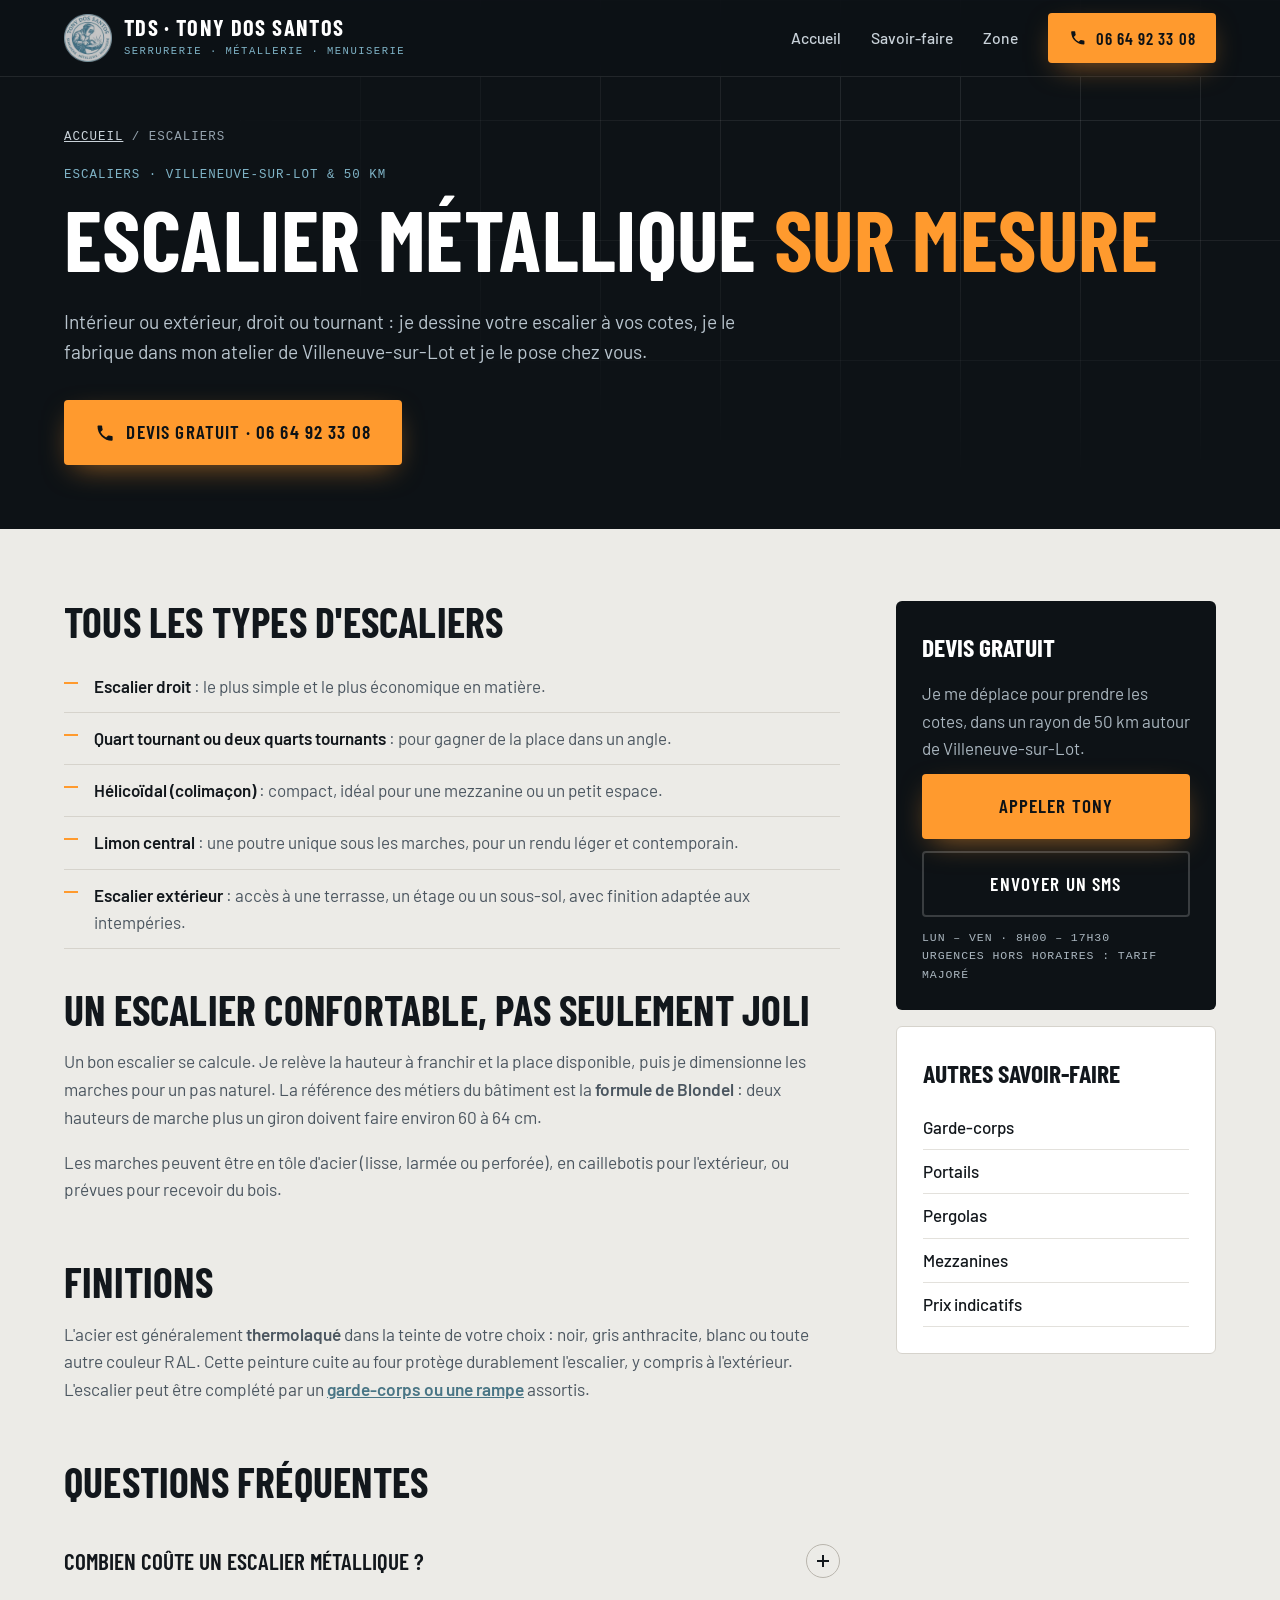
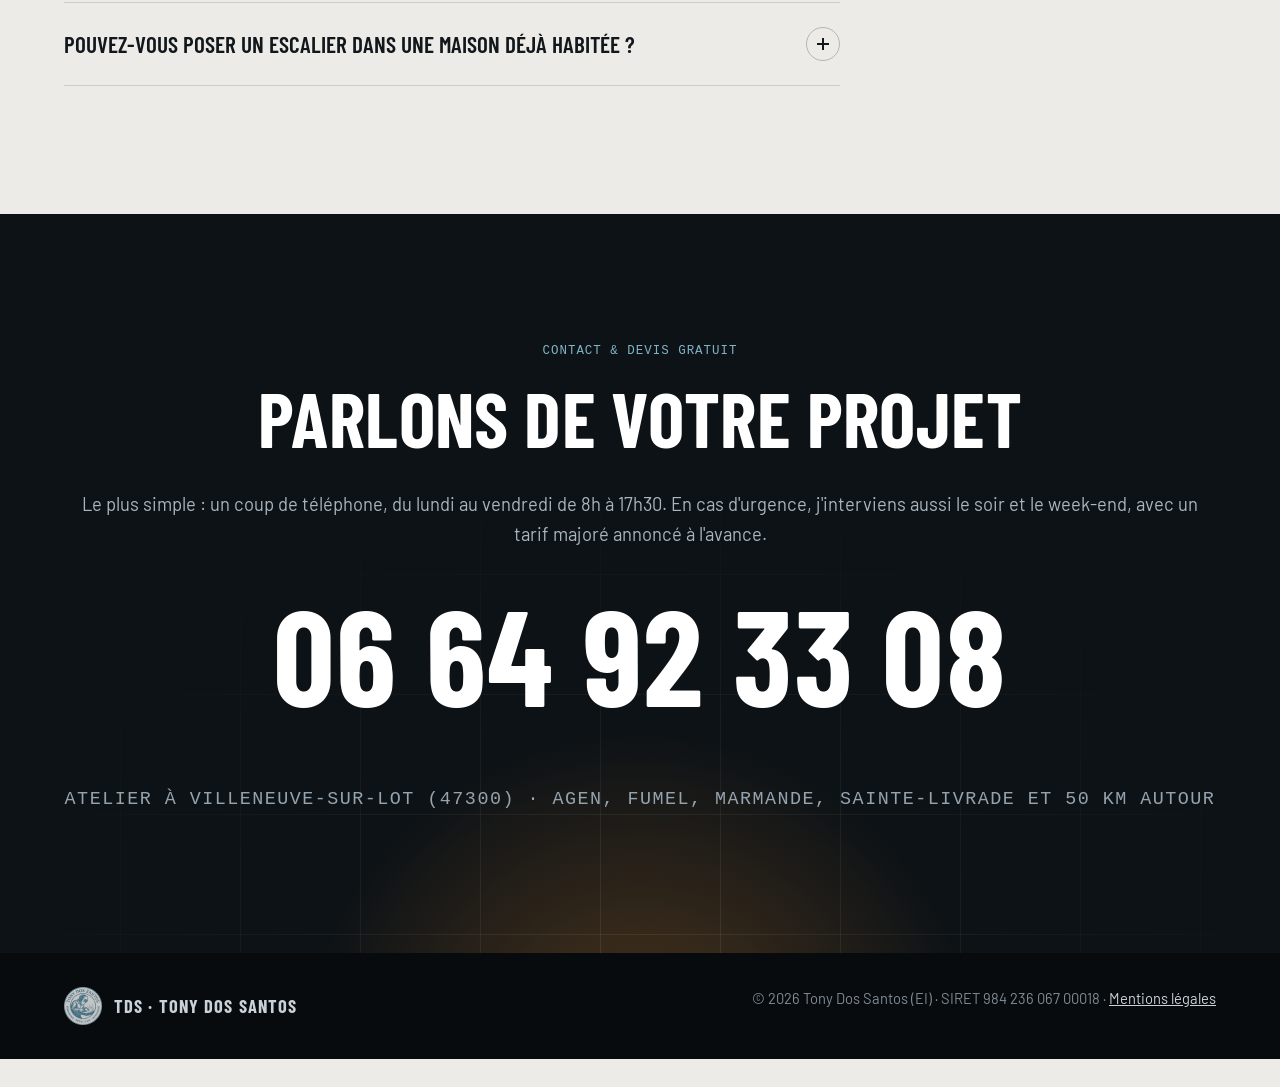
==== commit 667cdb39: "Mention interventions hors horaires (tarif majoré)" ====
--- a/escalier-metallique.html
+++ b/escalier-metallique.html
@@ -64,7 +64,7 @@
           <p>Je me déplace pour prendre les cotes, dans un rayon de 50&nbsp;km autour de Villeneuve-sur-Lot.</p>
           <a class="btn btn-spark" href="tel:+33664923308">Appeler Tony</a>
           <a class="btn btn-line" href="sms:+33664923308">Envoyer un SMS</a>
-          <p class="mono small">Lun – Ven · 8h00 – 17h30</p>
+          <p class="mono small">Lun – Ven · 8h00 – 17h30<br>Urgences hors horaires : tarif majoré</p>
         </div>
         <div class="aside-card light">
           <b>Autres savoir-faire</b>
@@ -77,7 +77,7 @@
       <div class="wrap reveal">
         <span class="kicker mono">Contact &amp; devis gratuit</span>
         <h2>Parlons de votre projet</h2>
-        <p>Le plus simple&nbsp;: un coup de téléphone, du lundi au vendredi de 8h à 17h30.</p>
+        <p>Le plus simple&nbsp;: un coup de téléphone, du lundi au vendredi de 8h à 17h30. En cas d'urgence, j'interviens aussi le soir et le week-end, avec un tarif majoré annoncé à l'avance.</p>
         <a class="phone" href="tel:+33664923308">06 64 92 33 08</a>
         <p class="meta mono">Atelier à Villeneuve-sur-Lot (47300) · Agen, Fumel, Marmande, Sainte-Livrade et 50 km autour</p>
       </div>
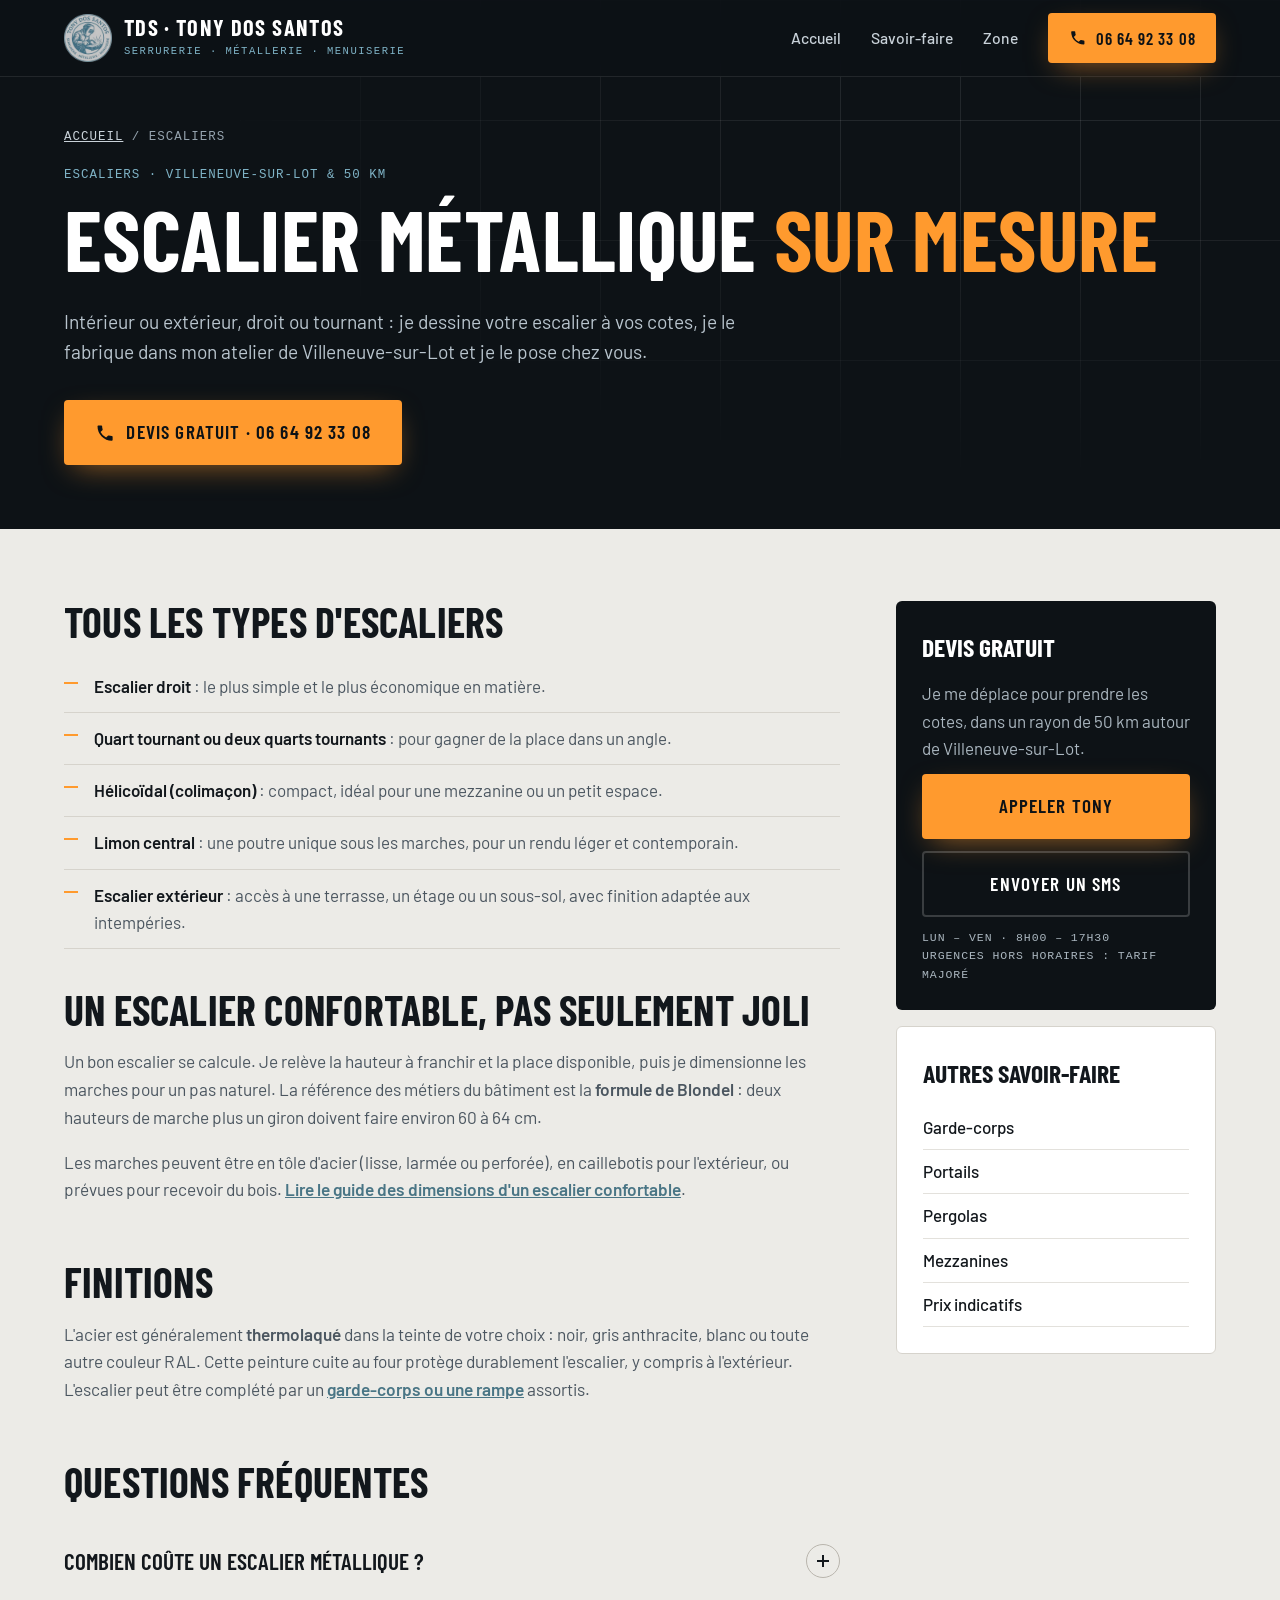
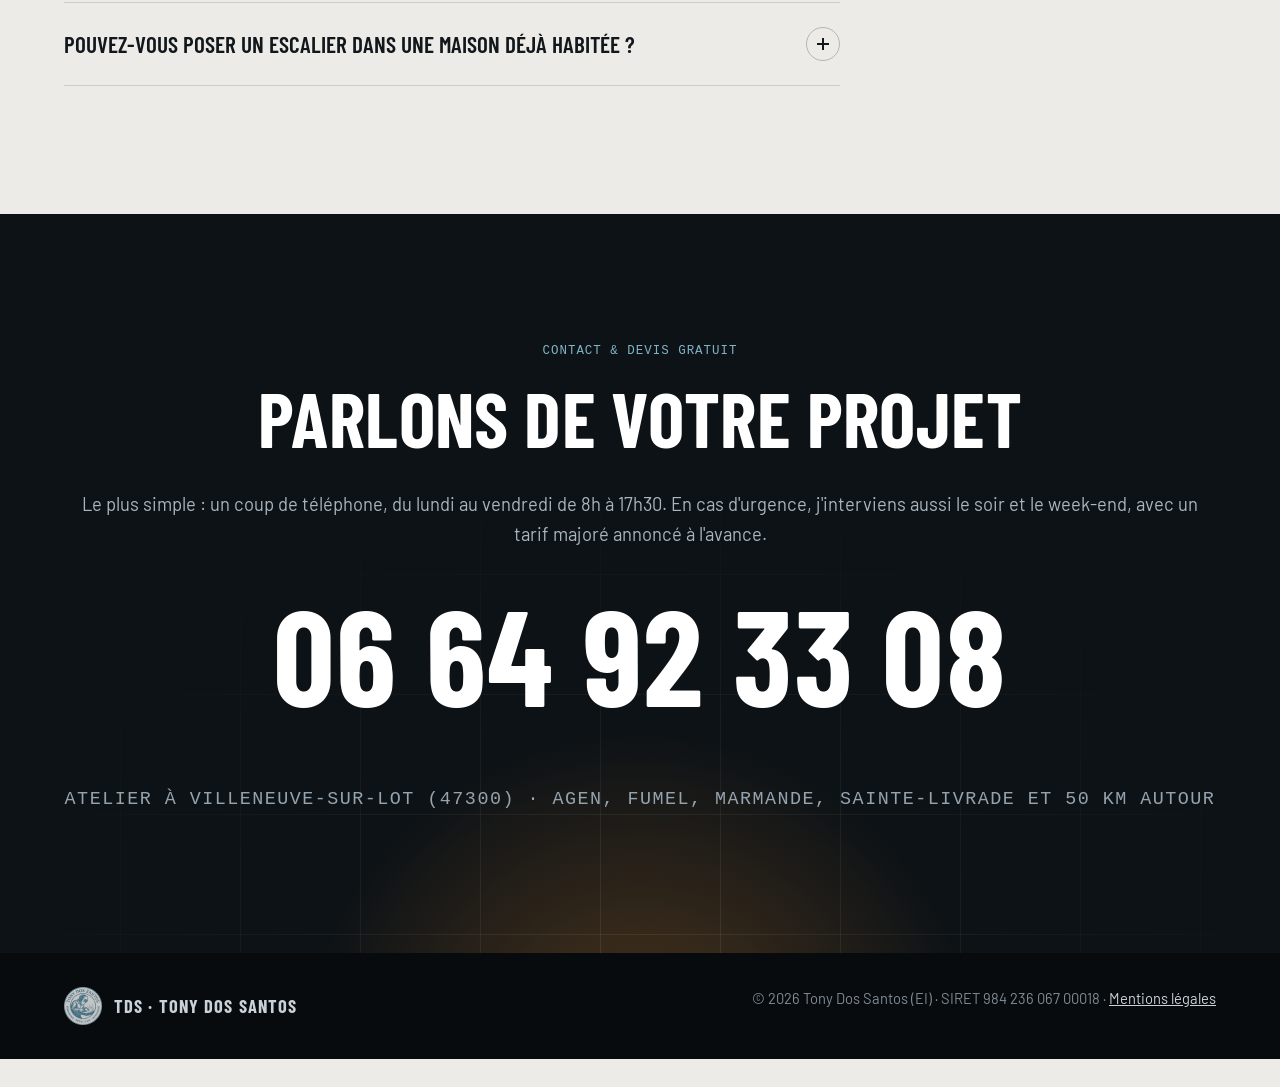
==== commit 45c50057: "Ajout de 2 guides (garde-corps, escaliers)" ====
--- a/escalier-metallique.html
+++ b/escalier-metallique.html
@@ -52,7 +52,7 @@
 
     <div class="wrap svc-body">
       <article>
-        <section class="svc-sec reveal"><h2>Tous les types d'escaliers</h2><ul class='ticks'><li><b>Escalier droit</b> : le plus simple et le plus économique en matière.</li><li><b>Quart tournant ou deux quarts tournants</b> : pour gagner de la place dans un angle.</li><li><b>Hélicoïdal (colimaçon)</b> : compact, idéal pour une mezzanine ou un petit espace.</li><li><b>Limon central</b> : une poutre unique sous les marches, pour un rendu léger et contemporain.</li><li><b>Escalier extérieur</b> : accès à une terrasse, un étage ou un sous-sol, avec finition adaptée aux intempéries.</li></ul></section><section class="svc-sec reveal"><h2>Un escalier confortable, pas seulement joli</h2><p>Un bon escalier se calcule. Je relève la hauteur à franchir et la place disponible, puis je dimensionne les marches pour un pas naturel. La référence des métiers du bâtiment est la <b>formule de Blondel</b> : deux hauteurs de marche plus un giron doivent faire environ 60 à 64 cm.</p><p>Les marches peuvent être en tôle d'acier (lisse, larmée ou perforée), en caillebotis pour l'extérieur, ou prévues pour recevoir du bois.</p></section><section class="svc-sec reveal"><h2>Finitions</h2><p>L'acier est généralement <b>thermolaqué</b> dans la teinte de votre choix : noir, gris anthracite, blanc ou toute autre couleur RAL. Cette peinture cuite au four protège durablement l'escalier, y compris à l'extérieur. L'escalier peut être complété par un <a href='garde-corps.html'>garde-corps ou une rampe</a> assortis.</p></section>
+        <section class="svc-sec reveal"><h2>Tous les types d'escaliers</h2><ul class='ticks'><li><b>Escalier droit</b> : le plus simple et le plus économique en matière.</li><li><b>Quart tournant ou deux quarts tournants</b> : pour gagner de la place dans un angle.</li><li><b>Hélicoïdal (colimaçon)</b> : compact, idéal pour une mezzanine ou un petit espace.</li><li><b>Limon central</b> : une poutre unique sous les marches, pour un rendu léger et contemporain.</li><li><b>Escalier extérieur</b> : accès à une terrasse, un étage ou un sous-sol, avec finition adaptée aux intempéries.</li></ul></section><section class="svc-sec reveal"><h2>Un escalier confortable, pas seulement joli</h2><p>Un bon escalier se calcule. Je relève la hauteur à franchir et la place disponible, puis je dimensionne les marches pour un pas naturel. La référence des métiers du bâtiment est la <b>formule de Blondel</b> : deux hauteurs de marche plus un giron doivent faire environ 60 à 64 cm.</p><p>Les marches peuvent être en tôle d'acier (lisse, larmée ou perforée), en caillebotis pour l'extérieur, ou prévues pour recevoir du bois. <a href='guide-dimensions-escalier.html'>Lire le guide des dimensions d'un escalier confortable</a>.</p></section><section class="svc-sec reveal"><h2>Finitions</h2><p>L'acier est généralement <b>thermolaqué</b> dans la teinte de votre choix : noir, gris anthracite, blanc ou toute autre couleur RAL. Cette peinture cuite au four protège durablement l'escalier, y compris à l'extérieur. L'escalier peut être complété par un <a href='garde-corps.html'>garde-corps ou une rampe</a> assortis.</p></section>
         <section class="svc-sec faq reveal">
           <h2>Questions fréquentes</h2>
           <details><summary>Combien coûte un escalier métallique ?<i aria-hidden="true"></i></summary><p>Le prix dépend de la forme, de la hauteur, des marches et de la finition. Chaque escalier étant unique, je me déplace gratuitement pour prendre les cotes et je vous remets un devis détaillé. Pour un premier ordre de grandeur, consultez la page <a href='prix-metallerie.html'>prix indicatifs</a>.</p></details><details><summary>Pouvez-vous poser un escalier dans une maison déjà habitée ?<i aria-hidden="true"></i></summary><p>Oui. L'escalier est fabriqué en atelier, puis posé sur place. Le temps d'intervention chez vous est ainsi réduit au minimum.</p></details>
